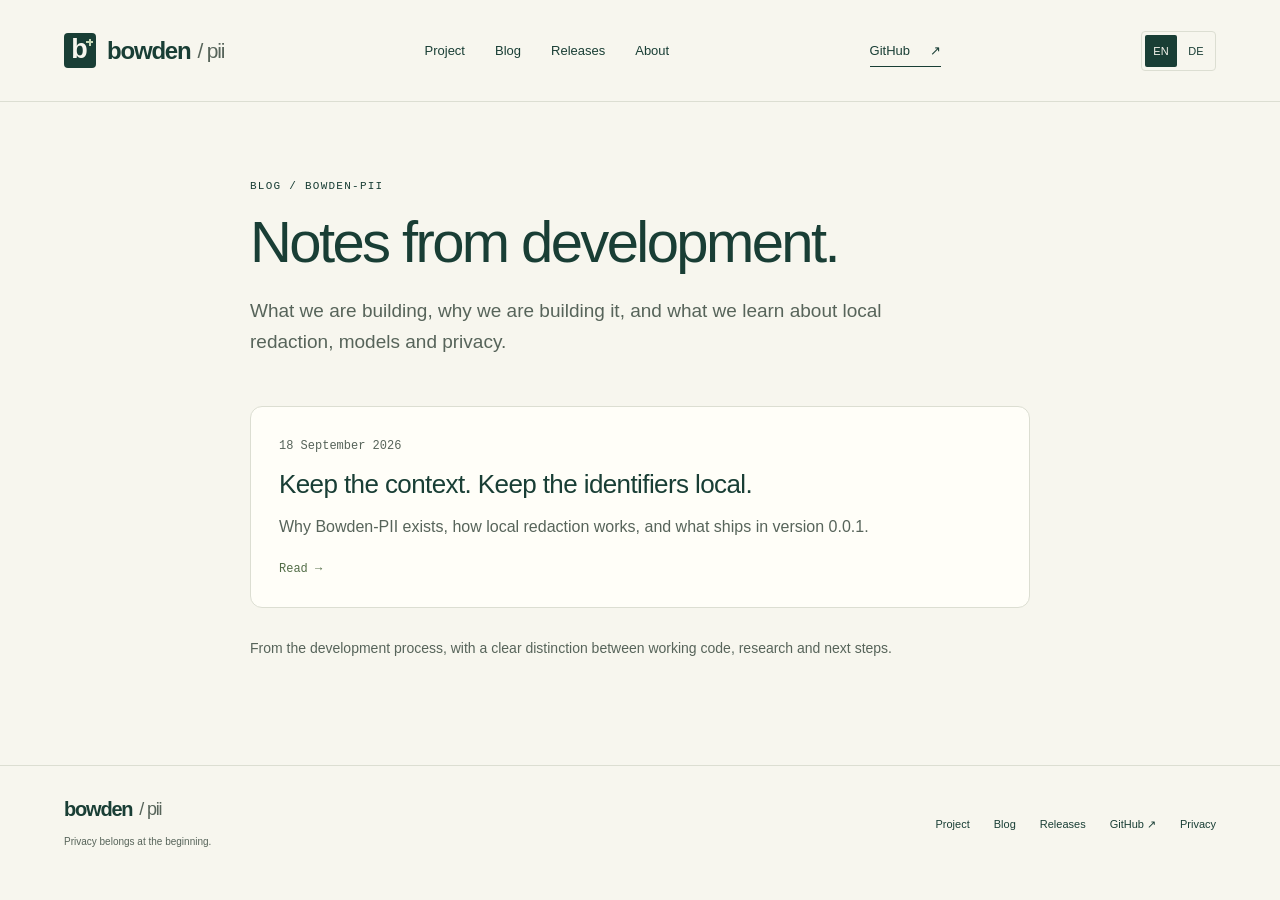
==== website/blog/index.html @ c8074d41 "Add bilingual blog, 0.0.1 releases page and public source links" ====
<!doctype html>
<html lang="en">
  <head>
    <meta charset="utf-8" />
    <meta name="viewport" content="width=device-width, initial-scale=1" />
    <meta name="theme-color" content="#193e35" />
    <title>Blog — Bowden-PII</title>
    <meta
      name="description"
      content="Why Bowden-PII exists, how local redaction works, and what ships in version 0.0.1."
    />
    <meta property="og:title" content="Blog — Bowden-PII" />
    <meta
      property="og:description"
      content="Why Bowden-PII exists, how local redaction works, and what ships in version 0.0.1."
    />
    <meta property="og:type" content="website" />
    <meta property="og:url" content="https://bowden-pii.com/blog/" />
    <link rel="canonical" href="https://bowden-pii.com/blog/" />
    <link rel="alternate" hreflang="en" href="index.html" />
    <link rel="alternate" hreflang="de" href="../de/blog/index.html" />
    <link rel="alternate" hreflang="x-default" href="index.html" />
    <link rel="icon" href="../favicon.svg" type="image/svg+xml" />
    <link rel="stylesheet" href="../styles.css" />
    <script
      defer
      src="https://wave.21nauts.com/script.js"
      data-website-id="644a56e2-530f-4fff-8960-3c9409307aeb"
    ></script>
  </head>
  <body>
    <a class="skip-link" href="#main">Skip to content</a>
    <header class="site-header">
      <a class="brand" href="../index.html" aria-label="Bowden-PII Home"
        ><span class="brand-mark" aria-hidden="true">b<span></span></span
        >bowden<span class="brand-suffix">/ pii</span></a
      >
      <nav aria-label="Main navigation">
        <a href="../project.html">Project</a
        ><a href="index.html" aria-current="page">Blog</a
        ><a href="../releases/index.html">Releases</a
        ><a href="../index.html#about">About</a>
      </nav>
      <a
        class="header-cta"
        href="https://github.com/48Nauts-Operator/bowden-pii"
        >GitHub <span aria-hidden="true">↗</span></a
      >
      <div class="language-switch" role="group" aria-label="Language">
        <a
          href="index.html"
          lang="en"
          hreflang="en"
          aria-label="English"
          aria-current="page"
          >EN</a
        ><a
          href="../de/blog/index.html"
          lang="de"
          hreflang="de"
          aria-label="Deutsch"
          >DE</a
        >
      </div>
    </header>
    <nav class="mobile-site-nav" aria-label="More navigation">
      <a href="../project.html">Project</a
      ><a href="index.html" aria-current="page">Blog</a
      ><a href="../releases/index.html">Releases</a
      ><a href="https://github.com/48Nauts-Operator/bowden-pii">GitHub ↗</a>
    </nav>
    <main id="main" class="journal-wrap">
      <p class="eyebrow">BLOG / BOWDEN-PII</p>
      <h1>Notes from development.</h1>
      <p class="journal-intro">
        What we are building, why we are building it, and what we learn about
        local redaction, models and privacy.
      </p>
      <div class="journal-posts">
        <a class="journal-card" href="./why-bowden-pii.html"
          ><time datetime="2026-09-18">18 September 2026</time>
          <h2>Keep the context. Keep the identifiers local.</h2>
          <p>
            Why Bowden-PII exists, how local redaction works, and what ships in
            version 0.0.1.
          </p>
          <span class="journal-more"
            >Read <span aria-hidden="true">→</span></span
          ></a
        >
      </div>
      <p class="journal-footnote">
        From the development process, with a clear distinction between working
        code, research and next steps.
      </p>
    </main>
    <footer class="site-footer section-wrap">
      <div>
        <a class="brand" href="../index.html"
          >bowden<span class="brand-suffix">/ pii</span></a
        >
        <p>Privacy belongs at the beginning.</p>
      </div>
      <div class="footer-links">
        <a href="../project.html">Project</a
        ><a href="index.html" aria-current="page">Blog</a
        ><a href="../releases/index.html">Releases</a
        ><a href="https://github.com/48Nauts-Operator/bowden-pii">GitHub ↗</a
        ><a href="../project.html#privacy">Privacy</a>
      </div>
    </footer>
  </body>
</html>
---- website/styles.css ----
@charset "UTF-8";

:root {
  --paper: #f7f6ee;
  --ink: #193e35;
  --muted: #57645a;
  --line: #dcded2;
  --green: #244f42;
  --orange: #ac492a;
  --peach: #edac85;
  --soft: #eeeee4;
  --white: #fffef8;
  --mono: "SFMono-Regular", Consolas, "Liberation Mono", monospace;
  --sans: Inter, "Helvetica Neue", Helvetica, Arial, sans-serif;
}
* {
  box-sizing: border-box;
}
html {
  scroll-behavior: smooth;
  scroll-padding-top: 35px;
}
body {
  margin: 0;
  background: var(--paper);
  color: var(--ink);
  font-family: var(--sans);
  font-size: 16px;
  -webkit-font-smoothing: antialiased;
}
a {
  color: inherit;
  text-decoration: none;
}
button,
select {
  font: inherit;
}
button,
a,
select,
summary {
  -webkit-tap-highlight-color: transparent;
}
button,
select,
summary {
  cursor: pointer;
}
a:focus-visible,
button:focus-visible,
select:focus-visible,
summary:focus-visible {
  outline: 3px solid var(--orange);
  outline-offset: 6px;
}
::selection {
  background: #eab394;
  color: #193e35;
}
h1,
h2,
h3,
p {
  margin: 0;
}
h1,
h2,
h3 {
  font-weight: 500;
}
h2 {
  font-size: clamp(32px, 3.6vw, 49px);
  letter-spacing: -2px;
  line-height: 1.12;
}
h3 {
  font-size: 22px;
  letter-spacing: -0.7px;
  line-height: 1.3;
}
p {
  line-height: 1.65;
}
.section-wrap {
  max-width: 1280px;
  margin-inline: auto;
  padding-inline: 64px;
}
.eyebrow {
  font-family: var(--mono);
  font-size: 11px;
  font-weight: 500;
  letter-spacing: 1.25px;
  line-height: 1.5;
}
.status-dot {
  display: inline-block;
  width: 7px;
  height: 7px;
  border-radius: 50%;
  background: #58856b;
  margin-right: 9px;
  vertical-align: middle;
}
.skip-link {
  position: absolute;
  top: -80px;
  left: 20px;
  z-index: 5;
  background: var(--ink);
  color: white;
  padding: 14px;
}
.skip-link:focus {
  top: 10px;
}
.site-header {
  height: 102px;
  margin: auto;
  max-width: 1280px;
  padding: 0 64px;
  display: flex;
  align-items: center;
  justify-content: space-between;
  border-bottom: 1px solid var(--line);
  gap: 30px;
}
.brand {
  display: inline-flex;
  align-items: center;
  gap: 7px;
  font-size: 24px;
  letter-spacing: -1.2px;
  font-weight: 600;
  white-space: nowrap;
}
.brand-suffix {
  font-weight: 400;
  color: var(--muted);
  font-size: 21px;
}
.brand-mark {
  position: relative;
  background: var(--ink);
  color: var(--paper);
  font-size: 27px;
  font-weight: 600;
  line-height: 33px;
  width: 32px;
  height: 35px;
  text-align: center;
  margin-right: 4px;
  border-radius: 4px;
  letter-spacing: -2px;
  padding-right: 3px;
}
.brand-mark span {
  position: absolute;
  width: 7px;
  height: 2px;
  right: 3px;
  top: 8px;
  background: var(--peach);
}
.brand-mark span:after {
  content: "";
  position: absolute;
  background: var(--peach);
  width: 2px;
  height: 7px;
  left: 2.5px;
  top: -2.5px;
}
.site-header nav {
  display: flex;
  gap: 30px;
  font-size: 13px;
}
.site-header nav a:hover,
.footer-links a:hover {
  color: var(--orange);
}
.header-cta {
  border-bottom: 1px solid var(--ink);
  padding-block: 8px;
  font-size: 13px;
}
.header-cta span {
  margin-left: 16px;
}
.hero {
  padding-block: 78px 72px;
  display: grid;
  grid-template-columns: 1.15fr 1fr;
  gap: 36px;
  align-items: center;
}
.hero h1 {
  font-size: clamp(46px, 4.6vw, 64px);
  line-height: 1.04;
  letter-spacing: -3.2px;
  margin: 27px 0 25px;
}
.hero h1 em {
  font-family: Georgia, "Times New Roman", serif;
  font-weight: 400;
  color: var(--orange);
}
.hero-description {
  font-size: 17px;
  max-width: 455px;
  color: var(--muted);
  line-height: 1.7;
}
.hero-actions {
  display: flex;
  align-items: center;
  gap: 26px;
  margin: 30px 0 32px;
}
.button {
  display: inline-flex;
  gap: 30px;
  justify-content: space-between;
  align-items: center;
  padding: 17px 22px;
  font-size: 13px;
  border-radius: 3px;
  transition:
    background 0.15s,
    transform 0.15s;
}
.button:hover {
  transform: translateY(-2px);
}
.button-primary {
  background: var(--ink);
  color: var(--paper);
}
.button-primary:hover {
  background: #2e5e4e;
}
.text-link {
  font-size: 13px;
  display: inline-flex;
  align-items: center;
  gap: 20px;
  border-bottom: 1px solid var(--line);
  padding-bottom: 5px;
}
.text-link:hover {
  border-color: var(--orange);
  color: var(--orange);
}
.hero-note {
  display: flex;
  flex-wrap: wrap;
  align-items: center;
  gap: 8px;
  font-size: 10px;
  color: var(--muted);
}
.small-cross {
  background: var(--orange);
  color: white;
  font-size: 16px;
  font-weight: bold;
  line-height: 16px;
  text-align: center;
  width: 17px;
  height: 17px;
  border-radius: 2px;
}
.privacy-diagram {
  height: 418px;
  position: relative;
  border: 1px solid #d9ddd0;
  border-radius: 5px;
  background-color: #eeeee3;
  background-image: radial-gradient(#c9d0c0 0.8px, transparent 0.8px);
  background-size: 17px 17px;
  overflow: hidden;
}
.diagram-topline {
  position: absolute;
  inset: 18px 19px auto;
  display: flex;
  justify-content: space-between;
  font-family: var(--mono);
  font-size: 9px;
  letter-spacing: 1px;
  color: #697463;
}
.diagram-orbit {
  position: absolute;
  border: 1px solid #d3d9c9;
  border-radius: 50%;
  width: 390px;
  height: 390px;
  left: 50%;
  top: 50%;
  transform: translate(-50%, -50%);
}
.orbit-two {
  width: 295px;
  height: 295px;
}
.diagram-document {
  position: absolute;
  width: 218px;
  background: #fafaf2;
  top: 61px;
  left: 50%;
  transform: translateX(-50%) rotate(-5deg);
  border: 1px solid #c9d1c1;
  border-radius: 5px;
  box-shadow: 0 7px 20px #283e2310;
}
.document-heading {
  padding: 10px 14px;
  display: flex;
  gap: 8px;
  align-items: center;
  font-family: var(--mono);
  font-size: 9px;
  border-bottom: 1px solid var(--line);
}
.document-dot {
  margin-left: auto;
  width: 5px;
  height: 5px;
  background: #d89a76;
  border-radius: 50%;
}
.document-icon {
  font-size: 18px;
  line-height: 12px;
}
.document-body {
  padding: 13px 18px;
  font-family: var(--mono);
  font-size: 9px;
  color: var(--muted);
  display: flex;
  flex-wrap: wrap;
  column-gap: 7px;
  row-gap: 7px;
}
.document-body > span:first-child {
  width: 100%;
  margin-bottom: 2px;
}
.document-line,
.sensitive-line {
  display: inline-block;
  height: 7px;
  border-radius: 1px;
  width: 86px;
  background: #d9dfd1;
}
.document-line.short {
  width: 58px;
}
.sensitive-line {
  width: 70px;
  background: #eab799;
}
.sensitive-line.medium {
  width: 92px;
}
.connector-top {
  position: absolute;
  height: 23px;
  top: 191px;
  left: 50%;
  border-left: 1px solid #809886;
}
.diagram-engine {
  position: absolute;
  top: 210px;
  left: 50%;
  transform: translateX(-50%);
  width: 82%;
  max-width: 335px;
  background: var(--ink);
  color: var(--paper);
  display: flex;
  align-items: center;
  gap: 13px;
  padding: 16px 18px;
  border-radius: 4px;
  box-shadow: 0 7px 16px #243d2820;
}
.engine-symbol {
  font-size: 40px;
  line-height: 41px;
  font-weight: 600;
  letter-spacing: -3px;
  position: relative;
  padding-right: 10px;
}
.engine-symbol span {
  position: absolute;
  right: 0;
  top: 8px;
  width: 7px;
  height: 3px;
  background: var(--peach);
}
.diagram-engine strong {
  font-size: 18px;
  font-weight: 500;
  letter-spacing: -0.5px;
}
.diagram-engine > div > span {
  font-family: var(--mono);
  font-size: 7px;
  letter-spacing: 0.7px;
  display: block;
  margin-top: 6px;
  color: #bbcaba;
}
.engine-check {
  margin-left: auto;
  font-size: 12px;
  border: 1px solid #7b9980;
  border-radius: 50%;
  height: 22px;
  width: 22px;
  text-align: center;
  line-height: 20px;
  color: #bfcfae;
}
.diagram-boundary {
  position: absolute;
  top: 304px;
  left: 0;
  width: 100%;
  border-top: 1px dashed #93a288;
  display: flex;
  align-items: center;
  justify-content: space-between;
  padding: 0 19px;
  font-family: var(--mono);
  font-size: 7px;
  letter-spacing: 0.5px;
}
.diagram-boundary > span:not(.boundary-lock) {
  position: relative;
  top: -11px;
  background: #eeeee3;
  padding: 3px;
}
.boundary-lock {
  position: absolute;
  left: calc(50% - 13px);
  top: -13px;
  width: 26px;
  height: 26px;
  text-align: center;
  line-height: 23px;
  background: var(--paper);
  border: 1px solid #a6b09b;
  border-radius: 50%;
  font-size: 15px;
}
.diagram-output {
  position: absolute;
  top: 333px;
  left: 50%;
  transform: translateX(-50%);
  width: 240px;
  display: flex;
  gap: 7px;
  flex-wrap: wrap;
  align-items: center;
  justify-content: center;
}
.output-tag {
  font-family: var(--mono);
  font-size: 9px;
  border: 1px solid #c1cdb4;
  color: #3b5d41;
  padding: 4px 8px;
  background: #e0e8d7;
  border-radius: 3px;
}
.output-tag.small {
  font-size: 8px;
}
.output-line {
  height: 5px;
  background: #c9d1bf;
  width: 42px;
  border-radius: 2px;
}
.output-line.short {
  width: 88px;
}
.diagram-caption {
  position: absolute;
  bottom: 13px;
  width: 100%;
  text-align: center;
  font-size: 9px;
  color: var(--muted);
}
.diagram-caption .status-dot {
  height: 5px;
  width: 5px;
  margin-right: 3px;
}
.principles-strip {
  max-width: 1152px;
  margin: auto;
  display: grid;
  grid-template-columns: repeat(3, 1fr);
  border-block: 1px solid var(--line);
  padding: 23px 0;
  gap: 20px;
  font-size: 12px;
}
.principles-strip > div {
  text-align: center;
}
.principles-strip > div + div {
  border-left: 1px solid var(--line);
}
.principles-strip span {
  font-family: var(--mono);
  color: #7b8474;
  font-size: 10px;
  margin-right: 17px;
}
.approach {
  padding-block: 92px 88px;
}
.section-heading {
  display: grid;
  grid-template-columns: 1fr 1fr;
  gap: 20px 70px;
  align-items: end;
}
.section-heading .eyebrow {
  grid-column: 1/-1;
}
.section-heading > p:last-child {
  color: var(--muted);
  font-size: 15px;
  max-width: 470px;
}
.feature-grid {
  display: grid;
  grid-template-columns: repeat(3, 1fr);
  margin-top: 53px;
  gap: 0;
}
.feature {
  padding-right: 32px;
}
.feature + .feature {
  border-left: 1px solid var(--line);
  padding-left: 32px;
}
.feature:last-child {
  padding-right: 0;
}
.feature-number {
  font-family: var(--mono);
  font-size: 9px;
  letter-spacing: 1px;
  color: var(--muted);
}
.feature-icon {
  height: 83px;
  display: flex;
  align-items: center;
  font-family: var(--mono);
  font-size: 27px;
  letter-spacing: -2px;
}
.identifier-icon span {
  color: #ac7055;
  font-size: 22px;
}
.placeholder-icon span {
  color: var(--orange);
  font-size: 21px;
  margin-inline: 6px;
  letter-spacing: 0;
}
.neural-icon {
  gap: 8px;
}
.neural-icon i {
  width: 9px;
  height: 9px;
  border: 1px solid #50745d;
  border-radius: 50%;
  position: relative;
}
.neural-icon i:nth-child(even) {
  transform: translateY(-12px);
  background: #c7d0b9;
}
.neural-icon i:not(:last-child):after {
  content: "";
  width: 17px;
  height: 1px;
  background: #889a7f;
  position: absolute;
  left: 6px;
  top: -3px;
  transform: rotate(-35deg);
}
.neural-icon i:nth-child(even):after {
  transform: rotate(35deg);
  top: 9px;
}
.feature h3 {
  margin-bottom: 14px;
  font-size: 20px;
}
.feature p {
  font-size: 13px;
  color: var(--muted);
  line-height: 1.8;
}
.feature-label {
  font-family: var(--mono);
  display: block;
  font-size: 9px;
  color: #4e6752;
  margin-top: 22px;
}
.practice-section {
  background: #eaece0;
  border-block: 1px solid #dde0d3;
  padding-block: 76px 51px;
}
.practice-heading {
  display: flex;
  align-items: flex-end;
  justify-content: space-between;
  gap: 70px;
}
.practice-heading h2 {
  margin-top: 19px;
}
.practice-heading > p {
  max-width: 430px;
  font-size: 14px;
  color: var(--muted);
}
.example-toolbar {
  display: flex;
  justify-content: space-between;
  gap: 24px;
  align-items: center;
  margin-top: 39px;
  margin-bottom: 17px;
}
.sample-controls {
  display: flex;
  gap: 4px;
  padding: 4px;
  border: 1px solid #cdd3c4;
  border-radius: 5px;
}
.sample-button {
  border: 0;
  color: var(--muted);
  background: transparent;
  border-radius: 3px;
  padding: 10px 15px;
  font-size: 12px;
}
.sample-button:hover {
  background: #e0e4d7;
}
.sample-button.active {
  background: var(--ink);
  color: var(--paper);
}
.policy-control {
  display: flex;
  align-items: center;
  gap: 12px;
  font-size: 11px;
  color: var(--muted);
}
select {
  border: 1px solid #c9cebf;
  border-radius: 3px;
  background: transparent;
  padding: 9px 25px 9px 12px;
  color: var(--ink);
  font-size: 12px;
}
.example-panels {
  display: grid;
  grid-template-columns: 1fr 1fr;
  border: 1px solid #cfd4c4;
  border-radius: 5px;
  overflow: hidden;
  background: #f9f9f1;
}
.example-panel {
  min-width: 0;
  padding: 23px 26px;
}
.example-panel + .example-panel {
  border-left: 1px solid #cfd4c4;
  background: #f2f5e9;
}
.panel-label {
  display: flex;
  justify-content: space-between;
  gap: 8px;
  font-family: var(--mono);
  font-size: 9px;
  letter-spacing: 0.4px;
  color: #566852;
}
.panel-label > span:last-child {
  color: #707d66;
  font-size: 8px;
}
.tiny-dot {
  display: inline-block;
  width: 5px;
  height: 5px;
  border-radius: 50%;
  margin-right: 5px;
  vertical-align: middle;
}
.original-dot {
  background: var(--orange);
}
.redacted-dot {
  background: #648354;
}
.example-panel pre {
  font-family: var(--mono);
  font-size: 12px;
  line-height: 2.1;
  white-space: pre-wrap;
  overflow-wrap: anywhere;
  margin: 28px 0 24px;
  min-height: 154px;
  color: #4a584b;
}
.example-panel mark {
  background: #f5dfca;
  color: #804529;
  border-radius: 2px;
  padding: 2px 0;
}
.example-panel.redacted-panel mark {
  background: #dce8cd;
  color: #3d603a;
}
.panel-footnote {
  font-size: 10px;
  color: #65715e;
}
.example-summary {
  display: flex;
  align-items: center;
  justify-content: space-between;
  gap: 20px;
  margin-top: 15px;
  color: #4d6449;
  font-size: 11px;
}
.example-summary > span {
  font-family: var(--mono);
  font-size: 9px;
}
.policy-description {
  font-size: 11px;
  color: var(--muted);
  margin-top: 11px;
}
.noscript-note {
  font-size: 12px;
  margin-top: 15px;
}
.workflow-section {
  padding-block: 87px 74px;
}
.flow {
  display: grid;
  grid-template-columns: 1fr 65px 1.15fr 65px 1fr;
  align-items: center;
  gap: 15px;
  margin-top: 42px;
}
.flow > div {
  padding: 27px 24px;
}
.flow > div > span {
  font-family: var(--mono);
  font-size: 9px;
  color: var(--muted);
}
.flow strong {
  display: block;
  font-size: 22px;
  font-weight: 500;
  letter-spacing: -0.6px;
  margin: 17px 0 11px;
}
.flow p {
  font-size: 12px;
  line-height: 1.7;
  color: var(--muted);
}
.flow .flow-bowden {
  background: #eeeee4;
  border: 1px solid #d5dccb;
  border-radius: 4px;
}
.flow-arrow {
  text-align: center;
  color: #859078;
  font-size: 27px;
  font-weight: 300;
}
.boundary-note {
  display: flex;
  gap: 14px;
  align-items: baseline;
  border-top: 1px solid var(--line);
  padding-top: 20px;
  margin-top: 28px;
  font-size: 12px;
  color: var(--muted);
}
.boundary-note > span {
  font-size: 22px;
  color: #6f8567;
}
.boundary-note strong {
  font-weight: 500;
  color: var(--ink);
}
.roadmap-section {
  display: grid;
  grid-template-columns: 1fr 1.3fr;
  gap: 90px;
  padding-block: 64px 94px;
  border-top: 1px solid var(--line);
}
.roadmap-intro h2 {
  margin: 23px 0;
}
.roadmap-intro > p:not(.eyebrow) {
  font-size: 14px;
  color: var(--muted);
  margin-bottom: 26px;
  max-width: 340px;
}
.roadmap-stamp {
  font-family: var(--mono);
  font-size: 9px;
  letter-spacing: 0.6px;
  margin-top: 33px;
}
.roadmap-item {
  display: flex;
  gap: 24px;
  padding: 26px 0;
  border-bottom: 1px solid var(--line);
}
.roadmap-item:first-child {
  padding-top: 0;
}
.roadmap-item:last-child {
  border-bottom: 0;
  padding-bottom: 0;
}
.roadmap-index {
  font-family: var(--mono);
  font-size: 10px;
  line-height: 22px;
  color: #687e62;
}
.status-label {
  font-family: var(--mono);
  font-size: 8px;
  letter-spacing: 0.6px;
  display: inline-block;
  padding: 4px 7px;
  border-radius: 2px;
}
.available {
  background: #dfe8d2;
  color: #35563b;
}
.experimental {
  background: #f2e0cd;
  color: #815036;
}
.planned {
  background: #e7e9df;
  color: #596553;
}
.roadmap-item h3 {
  margin: 11px 0 9px;
  font-size: 21px;
}
.roadmap-item p {
  font-size: 13px;
  color: var(--muted);
  line-height: 1.75;
}
.get-started {
  background: var(--ink);
  color: var(--paper);
  border-radius: 5px;
  display: grid;
  grid-template-columns: 1fr 1fr;
  gap: 70px;
  max-width: 1152px;
  padding: 57px 48px;
}
.get-started .eyebrow {
  color: #becdb5;
  font-size: 9px;
}
.get-started h2 {
  margin: 21px 0;
  font-size: 42px;
}
.get-started p:not(.eyebrow) {
  font-size: 13px;
  color: #c4cebc;
  max-width: 365px;
  margin-bottom: 26px;
}
.button-light {
  background: var(--paper);
  color: var(--ink);
  padding: 14px 19px;
}
.button-light:hover {
  background: #dee7d4;
}
.code-preview {
  background: #14352e;
  border: 1px solid #426053;
  border-radius: 4px;
  align-self: center;
  overflow: hidden;
}
.code-topline {
  display: flex;
  justify-content: space-between;
  gap: 15px;
  padding: 16px 19px;
  border-bottom: 1px solid #34554a;
  color: #b9c8b0;
  font-family: var(--mono);
  font-size: 8px;
  letter-spacing: 0.6px;
}
.code-topline > span:last-child {
  color: #66836b;
  font-size: 7px;
}
.code-preview pre {
  margin: 24px;
  font-family: var(--mono);
  font-size: 12px;
  line-height: 1.8;
  overflow: auto;
}
.code-preview > a {
  display: flex;
  justify-content: space-between;
  font-size: 11px;
  padding: 15px 22px;
  border-top: 1px solid #34554a;
  color: #c3d2b9;
}
.code-preview > a:hover {
  background: #23493c;
}
.code-muted {
  color: #cbb6da;
}
.code-string {
  color: #ddc396;
}
.code-comment {
  color: #97b39b;
}
.faq-section {
  padding-block: 89px 86px;
  display: grid;
  grid-template-columns: 1fr 1.4fr;
  gap: 75px;
}
.faq-section h2 {
  margin-top: 19px;
  font-size: 38px;
}
.faq-items details {
  border-bottom: 1px solid var(--line);
  padding: 18px 0;
}
.faq-items details:first-child {
  padding-top: 0;
}
.faq-items summary {
  display: flex;
  justify-content: space-between;
  gap: 20px;
  font-size: 14px;
  list-style: none;
  line-height: 1.6;
}
.faq-items summary::-webkit-details-marker {
  display: none;
}
.faq-items summary span {
  font-size: 18px;
  color: #697f60;
}
.faq-items details[open] summary span {
  transform: rotate(45deg);
}
.faq-items details p {
  font-size: 13px;
  color: var(--muted);
  padding-top: 16px;
  padding-right: 25px;
}
.site-footer {
  border-top: 1px solid var(--line);
  display: flex;
  justify-content: space-between;
  gap: 30px;
  align-items: center;
  padding-block: 32px 38px;
}
.site-footer .brand {
  font-size: 20px;
}
.site-footer .brand-suffix {
  font-size: 18px;
}
.site-footer .brand-mark {
  width: 26px;
  height: 29px;
  font-size: 23px;
  line-height: 28px;
}
.site-footer > div > p {
  font-size: 10px;
  color: var(--muted);
  margin-top: 13px;
}
.footer-links {
  display: flex;
  gap: 24px;
  font-size: 11px;
}
.footer-note {
  font-size: 10px;
  color: var(--muted);
  text-align: right;
}

/* The project guide shares the landing page's visual language. */
.guide-hero {
  padding-block: 66px 49px;
  border-bottom: 1px solid var(--line);
}
.guide-hero h1 {
  font-size: clamp(42px, 5vw, 64px);
  line-height: 1.08;
  letter-spacing: -2.7px;
  margin: 23px 0;
}
.guide-hero > p:last-child {
  max-width: 690px;
  color: var(--muted);
  font-size: 17px;
}
.guide-layout {
  display: grid;
  grid-template-columns: 210px 1fr;
  gap: 65px;
  padding-block: 56px 85px;
}
.guide-nav {
  align-self: start;
  position: sticky;
  top: 30px;
  display: flex;
  flex-direction: column;
  gap: 17px;
  font-size: 13px;
}
.guide-nav > a:hover {
  color: var(--orange);
}
.guide-content {
  min-width: 0;
}
.guide-content section + section {
  margin-top: 56px;
  padding-top: 38px;
  border-top: 1px solid var(--line);
}
.guide-content h2 {
  font-size: 32px;
  letter-spacing: -1px;
  margin-bottom: 22px;
}
.guide-content h3 {
  font-size: 20px;
  margin: 25px 0 14px;
}
.guide-content p,
.guide-content li {
  color: var(--muted);
  font-size: 14px;
  line-height: 1.8;
}
.guide-content p + p {
  margin-top: 16px;
}
.guide-content ul,
.guide-content ol {
  padding-left: 22px;
}
.guide-content li + li {
  margin-top: 8px;
}
.guide-content a:not(.button) {
  text-decoration: underline;
  text-underline-offset: 4px;
}
.guide-content code {
  font-family: var(--mono);
  font-size: 0.9em;
  overflow-wrap: anywhere;
}
.guide-content pre {
  background: #eaece0;
  border: 1px solid var(--line);
  padding: 22px;
  margin-block: 22px;
  font-size: 13px;
  line-height: 1.8;
  overflow-x: auto;
}
.guide-note {
  border-left: 3px solid var(--orange);
  background: #efeee2;
  padding: 17px 22px;
  margin-top: 22px;
}
.coverage-table {
  width: 100%;
  border-collapse: collapse;
  margin-block: 22px;
  text-align: left;
  font-size: 13px;
}
.coverage-table th {
  font-weight: 500;
  color: var(--ink);
}
.coverage-table td {
  color: var(--muted);
}
.coverage-table th,
.coverage-table td {
  padding: 13px 10px;
  border-bottom: 1px solid var(--line);
  line-height: 1.6;
}
.coverage-table th:first-child,
.coverage-table td:first-child {
  padding-left: 0;
}
.guide-content strong {
  color: var(--ink);
  font-weight: 600;
}
.guide-content .eyebrow {
  font-size: 10px;
}
.guide-content .status-label {
  margin-right: 8px;
}

@media (min-width: 1440px) {
  .hero {
    padding-block: 96px 88px;
  }
  .hero h1 {
    font-size: 65px;
  }
  .privacy-diagram {
    height: 436px;
  }
  .diagram-document {
    top: 69px;
  }
  .diagram-engine {
    top: 218px;
  }
  .diagram-boundary {
    top: 312px;
  }
  .diagram-output {
    top: 344px;
  }
}
@media (max-width: 1100px) {
  .section-wrap {
    padding-inline: 36px;
  }
  .site-header {
    padding-inline: 36px;
  }
  .hero {
    gap: 24px;
  }
  .hero h1 {
    font-size: 49px;
    letter-spacing: -2.7px;
  }
  .hero-description {
    font-size: 15px;
  }
  .hero-actions {
    gap: 19px;
  }
  .hero-note {
    font-size: 9px;
    gap: 6px;
  }
  .principles-strip {
    margin-inline: 36px;
  }
  .get-started {
    margin-inline: 36px;
    padding: 42px 32px;
    gap: 35px;
  }
  .site-header nav {
    gap: 21px;
  }
  .header-cta {
    font-size: 12px;
  }
  .roadmap-section {
    gap: 50px;
  }
  .feature {
    padding-right: 24px;
  }
  .feature + .feature {
    padding-left: 24px;
  }
  .flow {
    grid-template-columns: 1fr 30px 1.15fr 30px 1fr;
    gap: 8px;
  }
  .flow > div {
    padding: 24px 16px;
  }
  .guide-layout {
    gap: 35px;
    grid-template-columns: 170px 1fr;
  }
}
@media (max-width: 800px) {
  .site-header {
    height: 88px;
  }
  .site-header nav {
    gap: 17px;
    font-size: 12px;
  }
  .header-cta {
    display: none;
  }
  .hero {
    grid-template-columns: 1fr;
    gap: 44px;
    padding-block: 53px;
  }
  .hero h1 {
    font-size: clamp(48px, 8vw, 65px);
  }
  .hero-description {
    max-width: 570px;
    font-size: 17px;
  }
  .hero-note {
    font-size: 11px;
  }
  .privacy-diagram {
    width: 100%;
    max-width: 560px;
    height: 418px;
    justify-self: center;
  }
  .hero-actions {
    margin-bottom: 24px;
  }
  .hero-copy {
    max-width: 600px;
  }
  .principles-strip {
    font-size: 10px;
    gap: 12px;
    padding-block: 19px;
  }
  .principles-strip span {
    margin-right: 6px;
    font-size: 9px;
  }
  .approach {
    padding-block: 64px;
  }
  .section-heading {
    gap: 18px 35px;
  }
  .section-heading > p:last-child {
    font-size: 13px;
  }
  .feature-grid {
    margin-top: 35px;
  }
  .feature h3 {
    font-size: 18px;
  }
  .feature p {
    font-size: 12px;
  }
  .feature-label {
    font-size: 8px;
    line-height: 1.7;
  }
  .feature {
    padding-right: 19px;
  }
  .feature + .feature {
    padding-left: 19px;
  }
  .practice-section {
    padding-block: 56px 39px;
  }
  .practice-heading {
    gap: 35px;
  }
  .practice-heading > p {
    font-size: 13px;
    max-width: 300px;
  }
  .sample-button {
    padding: 9px 11px;
    font-size: 11px;
  }
  .example-panel {
    padding: 20px 17px;
  }
  .example-panel pre {
    font-size: 11px;
    min-height: 190px;
  }
  .panel-label > span:last-child {
    display: none;
  }
  .workflow-section {
    padding-block: 64px 55px;
  }
  .flow {
    grid-template-columns: 1fr 20px 1.15fr 20px 1fr;
    gap: 5px;
  }
  .flow > div {
    padding: 20px 12px;
  }
  .flow strong {
    font-size: 20px;
  }
  .flow p {
    font-size: 11px;
  }
  .flow p br {
    display: none;
  }
  .roadmap-section {
    gap: 40px;
    padding-block: 45px 65px;
  }
  .roadmap-intro > p:not(.eyebrow) {
    font-size: 13px;
  }
  .roadmap-item {
    gap: 16px;
  }
  .roadmap-item h3 {
    font-size: 19px;
  }
  .roadmap-item p {
    font-size: 12px;
  }
  .get-started {
    grid-template-columns: 1fr;
    gap: 32px;
    padding: 40px;
  }
  .get-started p:not(.eyebrow) {
    max-width: 500px;
  }
  .get-started h2 {
    font-size: 40px;
  }
  .code-preview {
    width: 100%;
  }
  .faq-section {
    padding-block: 64px;
    gap: 35px;
    grid-template-columns: 1fr 1.35fr;
  }
  .faq-section h2 {
    font-size: 32px;
  }
  .footer-links {
    gap: 15px;
    font-size: 10px;
    flex-wrap: wrap;
  }
  .footer-note {
    display: none;
  }
  .guide-layout {
    grid-template-columns: 1fr;
    gap: 37px;
  }
  .guide-nav {
    position: static;
    flex-direction: row;
    flex-wrap: wrap;
    gap: 17px;
    padding-bottom: 25px;
    border-bottom: 1px solid var(--line);
  }
}
@media (max-width: 540px) {
  .section-wrap {
    padding-inline: 23px;
  }
  .site-header {
    padding-inline: 23px;
    height: 80px;
    gap: 20px;
  }
  .brand {
    font-size: 22px;
    gap: 5px;
  }
  .brand-suffix {
    font-size: 18px;
  }
  .site-header nav a:first-child {
    display: none;
  }
  .site-header nav {
    gap: 15px;
    font-size: 11px;
  }
  .brand-mark {
    width: 28px;
    height: 31px;
    line-height: 30px;
    font-size: 25px;
  }
  .hero {
    padding-top: 41px;
    gap: 34px;
  }
  .hero .eyebrow {
    font-size: 9px;
    letter-spacing: 0.8px;
  }
  .hero h1 {
    font-size: 46px;
    letter-spacing: -2.7px;
    margin-top: 24px;
  }
  .hero-description {
    font-size: 15px;
  }
  .hero-actions {
    gap: 22px;
    margin-top: 25px;
  }
  .button {
    font-size: 12px;
    padding: 15px 17px;
    gap: 22px;
  }
  .text-link {
    font-size: 12px;
    gap: 11px;
  }
  .hero-note {
    font-size: 9px;
    gap: 6px;
  }
  .small-cross {
    width: 14px;
    height: 14px;
    line-height: 13px;
    font-size: 14px;
  }
  .privacy-diagram {
    height: 400px;
  }
  .diagram-document {
    top: 51px;
  }
  .diagram-engine {
    top: 197px;
    padding: 15px;
    width: 86%;
  }
  .diagram-boundary {
    top: 290px;
  }
  .diagram-output {
    top: 317px;
  }
  .diagram-caption {
    font-size: 8px;
    bottom: 16px;
  }
  .connector-top {
    top: 178px;
  }
  .diagram-topline {
    font-size: 8px;
  }
  .principles-strip {
    margin-inline: 23px;
    grid-template-columns: 1fr;
    gap: 0;
    padding-block: 5px;
  }
  .principles-strip > div {
    text-align: left;
    padding: 12px 0;
    font-size: 12px;
  }
  .principles-strip > div + div {
    border-left: 0;
    border-top: 1px solid var(--line);
  }
  .principles-strip span {
    margin-right: 22px;
  }
  .section-heading {
    grid-template-columns: 1fr;
    gap: 19px;
  }
  .section-heading > p:last-child {
    font-size: 14px;
    max-width: 420px;
  }
  h2 {
    font-size: 35px;
    letter-spacing: -1.5px;
  }
  .feature-grid {
    grid-template-columns: 1fr;
    margin-top: 39px;
  }
  .feature,
  .feature + .feature {
    padding: 25px 0;
    border-left: 0;
    border-top: 1px solid var(--line);
  }
  .feature:last-child {
    padding-bottom: 0;
  }
  .feature-icon {
    height: 66px;
  }
  .feature h3 {
    font-size: 22px;
    margin-bottom: 10px;
  }
  .feature p {
    font-size: 14px;
  }
  .feature-label {
    font-size: 10px;
    margin-top: 15px;
  }
  .practice-heading {
    display: block;
  }
  .practice-heading > p {
    max-width: none;
    margin-top: 22px;
    font-size: 14px;
  }
  .example-toolbar {
    flex-wrap: wrap;
    gap: 15px;
    margin-top: 27px;
  }
  .sample-controls {
    width: 100%;
    justify-content: space-between;
  }
  .sample-button {
    flex: 1;
    font-size: 10px;
    padding: 10px 7px;
  }
  .policy-control {
    margin-left: auto;
  }
  .example-panels {
    grid-template-columns: 1fr;
  }
  .example-panel {
    padding: 22px;
  }
  .example-panel + .example-panel {
    border-left: 0;
    border-top: 1px solid #cfd4c4;
  }
  .example-panel pre {
    min-height: 0;
    font-size: 11px;
    margin-top: 22px;
  }
  .example-summary {
    align-items: flex-start;
    flex-direction: column;
    gap: 3px;
    font-size: 11px;
  }
  .policy-description {
    font-size: 11px;
    margin-top: 15px;
  }
  .flow {
    grid-template-columns: 1fr;
    gap: 4px;
    margin-top: 23px;
  }
  .flow > div {
    padding: 22px;
  }
  .flow-arrow {
    transform: rotate(90deg);
    font-size: 22px;
  }
  .flow strong {
    font-size: 23px;
    margin: 12px 0 8px;
  }
  .flow p {
    font-size: 13px;
  }
  .boundary-note {
    font-size: 12px;
  }
  .roadmap-section {
    grid-template-columns: 1fr;
    gap: 39px;
    padding-top: 39px;
  }
  .roadmap-intro > p:not(.eyebrow) {
    font-size: 14px;
    max-width: none;
  }
  .roadmap-stamp {
    margin-top: 24px;
  }
  .roadmap-item {
    gap: 22px;
  }
  .roadmap-item h3 {
    font-size: 22px;
  }
  .roadmap-item p {
    font-size: 14px;
  }
  .get-started {
    margin-inline: 16px;
    padding: 33px 23px;
  }
  .get-started h2 {
    font-size: 36px;
    letter-spacing: -1.5px;
  }
  .get-started .eyebrow {
    font-size: 8px;
  }
  .code-preview pre {
    font-size: 10px;
    margin: 19px 15px;
  }
  .code-topline {
    padding-inline: 15px;
    font-size: 7px;
  }
  .faq-section {
    grid-template-columns: 1fr;
    gap: 36px;
    padding-block: 56px;
  }
  .faq-items summary {
    font-size: 14px;
  }
  .site-footer {
    align-items: flex-start;
    flex-direction: column;
    gap: 25px;
    padding-block: 29px;
  }
  .footer-links {
    font-size: 12px;
    gap: 22px;
  }
  .guide-hero {
    padding-block: 42px;
  }
  .guide-hero h1 {
    font-size: 43px;
  }
  .guide-hero > p:last-child {
    font-size: 15px;
  }
  .guide-layout {
    padding-top: 30px;
  }
  .guide-nav {
    font-size: 12px;
  }
  .guide-content h2 {
    font-size: 29px;
  }
  .coverage-table {
    font-size: 11px;
  }
  .coverage-table th,
  .coverage-table td {
    padding: 10px 6px;
  }
  .guide-content pre {
    padding: 16px;
    font-size: 11px;
  }
  .guide-note {
    padding: 15px;
  }
}
@media (prefers-reduced-motion: reduce) {
  html {
    scroll-behavior: auto;
  }
  *,
  *::before,
  *::after {
    transition: none !important;
    animation: none !important;
  }
}

/* Caspar Bowden's story and the interactive privacy field. */
:root {
  --orange: #526d47;
  --peach: #c7d8b7;
}
.hero h1 em {
  font-family: inherit;
  font-style: normal;
  color: inherit;
}
.about-section {
  display: grid;
  grid-template-columns: 1fr 1.4fr;
  gap: 80px;
  padding-block: 72px 85px;
  border-top: 1px solid var(--line);
}
.about-person h2 {
  font-size: 62px;
  line-height: 1.03;
  letter-spacing: -3px;
  margin: 24px 0;
}
.about-person > p:not(.eyebrow) {
  font-size: 15px;
  color: var(--muted);
}
.about-timeline {
  border-top: 1px solid var(--line);
  padding-top: 22px;
  margin-top: 25px;
  display: flex;
  flex-direction: column;
  gap: 17px;
}
.about-timeline > div {
  display: flex;
  gap: 17px;
  align-items: baseline;
}
.about-timeline dt {
  font-family: var(--mono);
  font-size: 10px;
  min-width: 35px;
}
.about-timeline dd {
  margin: 0;
  color: var(--muted);
  font-size: 12px;
}
.about-story {
  display: flex;
  flex-direction: column;
  gap: 21px;
}
.about-story > h3 {
  font-size: 35px;
  line-height: 1.2;
  letter-spacing: -1.6px;
}
.about-story p {
  font-size: 15px;
  line-height: 1.85;
  color: var(--muted);
}
.about-inspiration {
  border-left: 2px solid #78926c;
  padding: 17px 0 17px 23px;
}
.about-inspiration h4 {
  margin: 0 0 12px;
  font-weight: 500;
  font-size: 18px;
  letter-spacing: -0.4px;
}
.about-sources {
  display: flex;
  flex-wrap: wrap;
  gap: 13px 23px;
  font-size: 11px;
}
.about-sources a {
  text-decoration: underline;
  text-underline-offset: 4px;
}
.about-sources a:hover {
  color: var(--orange);
}
.source-ref {
  font-family: var(--mono);
  font-size: 10px;
  text-decoration: underline;
}
.about-story .about-disclaimer {
  font-size: 11px;
  line-height: 1.8;
}
.motion-section {
  padding-top: 76px;
  padding-bottom: 10px;
}
.motion-heading {
  display: flex;
  justify-content: space-between;
  align-items: flex-end;
  gap: 30px;
  margin-bottom: 27px;
}
.motion-heading h2 {
  margin-top: 17px;
  font-size: 39px;
}
.motion-heading > p {
  font-size: 13px;
  color: var(--muted);
}
.motion-stage {
  position: relative;
  background: #14382f;
  border: 1px solid #34584a;
  border-radius: 5px;
  height: 398px;
  overflow: hidden;
  color: #dce6d3;
  isolation: isolate;
}
.motion-stage canvas {
  position: absolute;
  inset: 0;
  width: 100%;
  height: 100%;
  display: none;
}
.motion-ready canvas {
  display: block;
}
.motion-topline,
.motion-bottomline {
  position: absolute;
  left: 26px;
  right: 26px;
  display: flex;
  justify-content: space-between;
  gap: 20px;
  font-family: var(--mono);
  font-size: 10px;
  letter-spacing: 0.8px;
  align-items: center;
  z-index: 1;
  pointer-events: none;
}
.motion-topline {
  top: 24px;
  color: #c0cfb5;
}
.motion-bottomline {
  bottom: 22px;
  color: #c0cfb5;
  font-size: 9px;
}
.motion-bottomline button {
  pointer-events: auto;
  background: #204638;
  border: 1px solid #68845e;
  color: #e2ebd8;
  border-radius: 3px;
  font-family: var(--sans);
  font-size: 11px;
  letter-spacing: 0;
  padding: 8px 12px;
  min-height: 34px;
}
.motion-bottomline button:hover {
  background: #315c45;
}
.motion-bottomline button:focus-visible {
  outline-color: #e0eccf;
}
.motion-bottomline button[hidden] {
  display: none;
}
.motion-note {
  font-size: 10px;
  color: var(--muted);
  margin-top: 12px;
}
.motion-fallback {
  display: flex;
  flex-direction: column;
  gap: 20px;
  align-items: center;
  justify-content: center;
  height: 100%;
  font-family: var(--mono);
  font-size: 15px;
}
.motion-ready .motion-fallback {
  position: absolute;
  width: 1px;
  height: 1px;
  padding: 0;
  overflow: hidden;
  clip-path: inset(50%);
  white-space: nowrap;
}
.motion-stage:not(.motion-ready) .motion-bottomline {
  display: none;
}
@media (max-width: 1100px) {
  .about-section {
    gap: 48px;
  }
  .about-person h2 {
    font-size: 54px;
  }
  .about-story > h3 {
    font-size: 32px;
  }
}
@media (max-width: 800px) {
  .about-section {
    gap: 30px;
  }
  .about-story p {
    font-size: 14px;
  }
  .about-person > p:not(.eyebrow) {
    font-size: 13px;
  }
  .about-timeline dd {
    font-size: 11px;
  }
  .motion-heading h2 {
    font-size: 33px;
  }
  .motion-heading > p {
    font-size: 11px;
  }
  .motion-topline,
  .motion-bottomline {
    left: 20px;
    right: 20px;
  }
  .motion-stage {
    height: 360px;
  }
}
@media (max-width: 540px) {
  .about-section {
    grid-template-columns: 1fr;
    padding-block: 43px 56px;
    gap: 30px;
  }
  .about-person h2 {
    font-size: 52px;
  }
  .about-person > p:not(.eyebrow),
  .about-story p {
    font-size: 15px;
  }
  .about-story > h3 {
    font-size: 30px;
  }
  .about-timeline dd {
    font-size: 12px;
  }
  .about-sources {
    font-size: 12px;
    flex-direction: column;
    gap: 17px;
  }
  .about-story .about-disclaimer {
    font-size: 11px;
  }
  .motion-section {
    padding-top: 44px;
  }
  .motion-heading {
    display: block;
    margin-bottom: 22px;
  }
  .motion-heading h2 {
    font-size: 31px;
    letter-spacing: -1.4px;
  }
  .motion-heading > p {
    font-size: 13px;
    margin-top: 17px;
  }
  .motion-heading > p br {
    display: none;
  }
  .motion-stage {
    height: 350px;
  }
  .motion-topline {
    font-size: 8px;
    letter-spacing: 0.3px;
    top: 19px;
    left: 15px;
    right: 15px;
  }
  .motion-bottomline {
    font-size: 8px;
    letter-spacing: 0;
    left: 15px;
    right: 15px;
    bottom: 16px;
    gap: 8px;
  }
  .motion-bottomline button {
    font-size: 10px;
    padding: 8px;
  }
  .motion-note {
    font-size: 9px;
  }
  .site-header nav a:nth-child(2) {
    display: none;
  }
  .site-header nav {
    gap: 20px;
  }
}

/* Explicit language links also work without JavaScript and on Pages subpaths. */
.language-switch {
  display: flex;
  flex-shrink: 0;
  align-items: center;
  gap: 3px;
  border: 1px solid var(--line);
  border-radius: 4px;
  padding: 3px;
  font-size: 11px;
}
.language-switch a {
  display: flex;
  align-items: center;
  justify-content: center;
  width: 32px;
  min-height: 32px;
  border-radius: 2px;
}
.language-switch a[aria-current="page"] {
  background: var(--ink);
  color: var(--paper);
}
.language-switch a:not([aria-current]):hover {
  background: var(--soft);
}
html:lang(de) .hero h1 {
  font-size: clamp(43px, 4.3vw, 60px);
}
html:lang(de) .hero-actions {
  gap: 20px;
  flex-wrap: wrap;
}
html:lang(de) .hero-note {
  font-size: 10px;
}
html:lang(de) .guide-content,
html:lang(de) .feature h3,
html:lang(de) .roadmap-item h3 {
  overflow-wrap: break-word;
  hyphens: auto;
}
@media (max-width: 1100px) {
  .site-header {
    gap: 20px;
  }
  .site-header .header-cta {
    display: none;
  }
}
@media (max-width: 600px) {
  .site-header nav {
    display: none;
  }
  .language-switch {
    font-size: 12px;
  }
  .language-switch a {
    min-height: 36px;
    width: 34px;
  }
}
@media (max-width: 540px) {
  html:lang(de) .hero h1 {
    font-size: clamp(35px, 10vw, 44px);
    letter-spacing: -0.05em;
  }
  html:lang(de) .hero-actions {
    gap: 20px;
  }
  html:lang(de) .diagram-caption {
    font-size: 8px;
  }
  html:lang(de) .motion-heading h2 {
    font-size: 30px;
  }
  html:lang(de) .get-started h2 {
    font-size: 33px;
  }
  html:lang(de) .guide-content h2 {
    font-size: 27px;
  }
}

/* Editorial pages follow the narrow, dated-card structure of xnaut.dev/blog. */
.journal-wrap {
  width: min(100%, 828px);
  margin: 0 auto;
  padding: 76px 24px 104px;
}
.journal-wrap h1 {
  font-size: clamp(36px, 5.5vw, 58px);
  line-height: 1.08;
  letter-spacing: -0.045em;
  margin: 16px 0 22px;
  overflow-wrap: break-word;
}
.journal-intro {
  max-width: 60ch;
  font-size: 19px;
  line-height: 1.65;
  color: var(--muted);
}
.journal-meta,
.release-meta {
  display: flex;
  flex-wrap: wrap;
  align-items: center;
  gap: 10px 22px;
  font: 11px/1.6 var(--mono);
  color: var(--muted);
  margin-top: 26px;
}
.journal-meta {
  padding-bottom: 28px;
  border-bottom: 1px solid var(--line);
}
.journal-posts {
  display: grid;
  gap: 16px;
  margin-top: 48px;
}
.journal-card {
  display: block;
  border: 1px solid var(--line);
  border-radius: 12px;
  background: var(--white);
  padding: 28px;
  transition:
    background 0.15s,
    border-color 0.15s;
}
.journal-card:hover {
  background: var(--soft);
  border-color: var(--muted);
}
.journal-card time,
.journal-more {
  font: 12px/1.6 var(--mono);
  color: var(--muted);
}
.journal-card h2 {
  font-size: 26px;
  line-height: 1.25;
  letter-spacing: -0.6px;
  margin: 12px 0;
}
.journal-card p {
  font-size: 16px;
  line-height: 1.7;
  color: var(--muted);
}
.journal-more {
  display: inline-block;
  margin-top: 20px;
  color: var(--orange);
}
.journal-footnote {
  font-size: 14px;
  line-height: 1.8;
  color: var(--muted);
  margin-top: 28px;
}
.article-body {
  margin-top: 38px;
  overflow-wrap: break-word;
}
.article-body p,
.article-body li {
  font-size: 17px;
  line-height: 1.85;
  color: var(--muted);
  margin: 18px 0;
}
.article-body h2 {
  font-size: 30px;
  letter-spacing: -0.8px;
  line-height: 1.25;
  margin: 46px 0 16px;
}
.article-body a,
.release-details a {
  color: var(--ink);
  text-decoration: underline;
  text-underline-offset: 4px;
}
.article-body code {
  font-family: var(--mono);
  font-size: 0.85em;
}
.article-body pre {
  background: var(--ink);
  color: var(--paper);
  padding: 26px;
  border-radius: 8px;
  overflow-x: auto;
  font-size: 14px;
  line-height: 1.9;
  margin: 26px 0;
  max-width: 100%;
}
.article-body pre code {
  font-size: inherit;
}
.journal-note {
  margin: 30px 0;
  padding: 24px;
  border-left: 3px solid var(--green);
  background: var(--soft);
  line-height: 1.7;
}
.journal-note p {
  margin: 8px 0 0;
  font-size: 16px;
}
.journal-actions {
  display: flex;
  flex-wrap: wrap;
  align-items: center;
  gap: 22px;
  margin-top: 30px;
}
.journal-actions .button {
  white-space: normal;
  text-align: center;
}
.release-card {
  margin-top: 44px;
  padding: 32px;
  border: 1px solid var(--line);
  border-radius: 12px;
  background: var(--white);
}
.release-meta {
  margin-top: 0;
  justify-content: space-between;
}
.release-badge {
  color: var(--ink);
  background: #dde5d4;
  padding: 6px 10px;
  border-radius: 4px;
  font-size: 10px;
  letter-spacing: 0.06em;
}
.release-card h2 {
  font-size: 48px;
  margin: 24px 0 18px;
}
.release-card h2 span {
  display: block;
  font-size: 23px;
  line-height: 1.3;
  letter-spacing: -0.4px;
  margin-top: 9px;
}
.release-card p,
.release-details li {
  font-size: 16px;
  line-height: 1.8;
  color: var(--muted);
}
.release-details {
  margin-top: 30px;
  padding-top: 24px;
  border-top: 1px solid var(--line);
}
.release-details h3 {
  font-size: 19px;
  margin: 22px 0 12px;
}
.release-details ul {
  padding-left: 20px;
  margin-bottom: 24px;
}
.release-details li {
  margin: 8px 0;
}
.get-started .release-hint {
  margin-top: 20px;
  font: 12px/1.7 var(--mono);
}
.get-started .release-hint a {
  text-decoration: underline;
  text-underline-offset: 4px;
}
.mobile-site-nav {
  display: none;
}
@media (max-width: 1100px) {
  .site-header nav {
    gap: 17px;
  }
}
@media (max-width: 600px) {
  .mobile-site-nav {
    display: flex;
    flex-wrap: wrap;
    justify-content: center;
    gap: 12px 22px;
    padding: 15px 20px;
    border-bottom: 1px solid var(--line);
    font-size: 12px;
  }
  .journal-wrap {
    padding-top: 46px;
    padding-bottom: 68px;
  }
  .journal-intro {
    font-size: 17px;
  }
  .journal-card,
  .release-card {
    padding: 22px;
  }
  .journal-card h2 {
    font-size: 23px;
  }
  .article-body p,
  .article-body li {
    font-size: 16px;
  }
  .article-body pre {
    padding: 19px;
    font-size: 12px;
  }
  .article-body h2 {
    font-size: 27px;
  }
  .journal-actions {
    gap: 18px;
  }
  .journal-actions .button {
    padding-inline: 20px;
  }
}
@media (prefers-reduced-motion: reduce) {
  .journal-card {
    transition: none;
  }
}
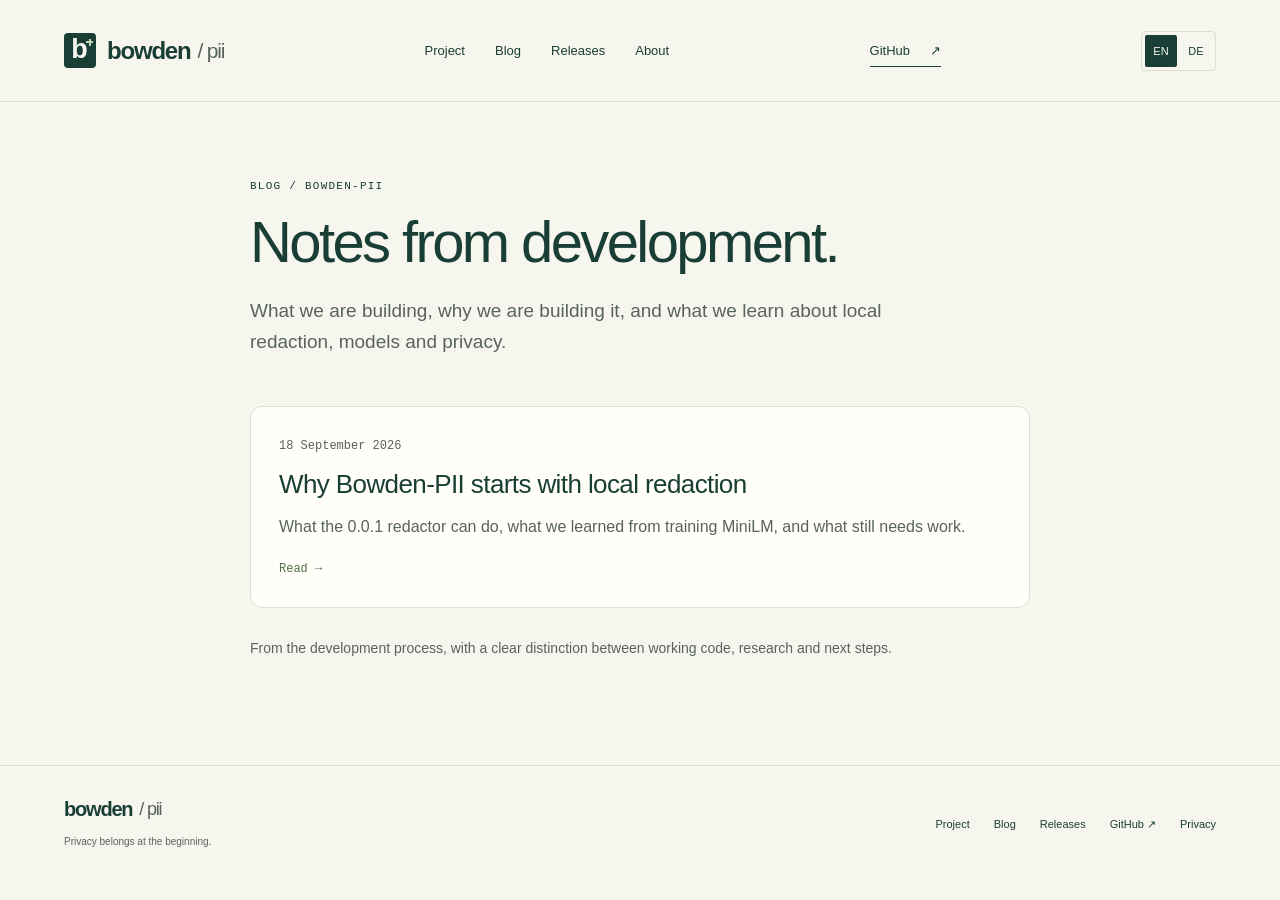
==== commit fcaf1220: "Apply Unslop editing to English and German launch post" ====
--- a/website/blog/index.html
+++ b/website/blog/index.html
@@ -79,10 +79,10 @@
       <div class="journal-posts">
         <a class="journal-card" href="./why-bowden-pii.html"
           ><time datetime="2026-09-18">18 September 2026</time>
-          <h2>Keep the context. Keep the identifiers local.</h2>
+          <h2>Why Bowden-PII starts with local redaction</h2>
           <p>
-            Why Bowden-PII exists, how local redaction works, and what ships in
-            version 0.0.1.
+            What the 0.0.1 redactor can do, what we learned from training
+            MiniLM, and what still needs work.
           </p>
           <span class="journal-more"
             >Read <span aria-hidden="true">→</span></span
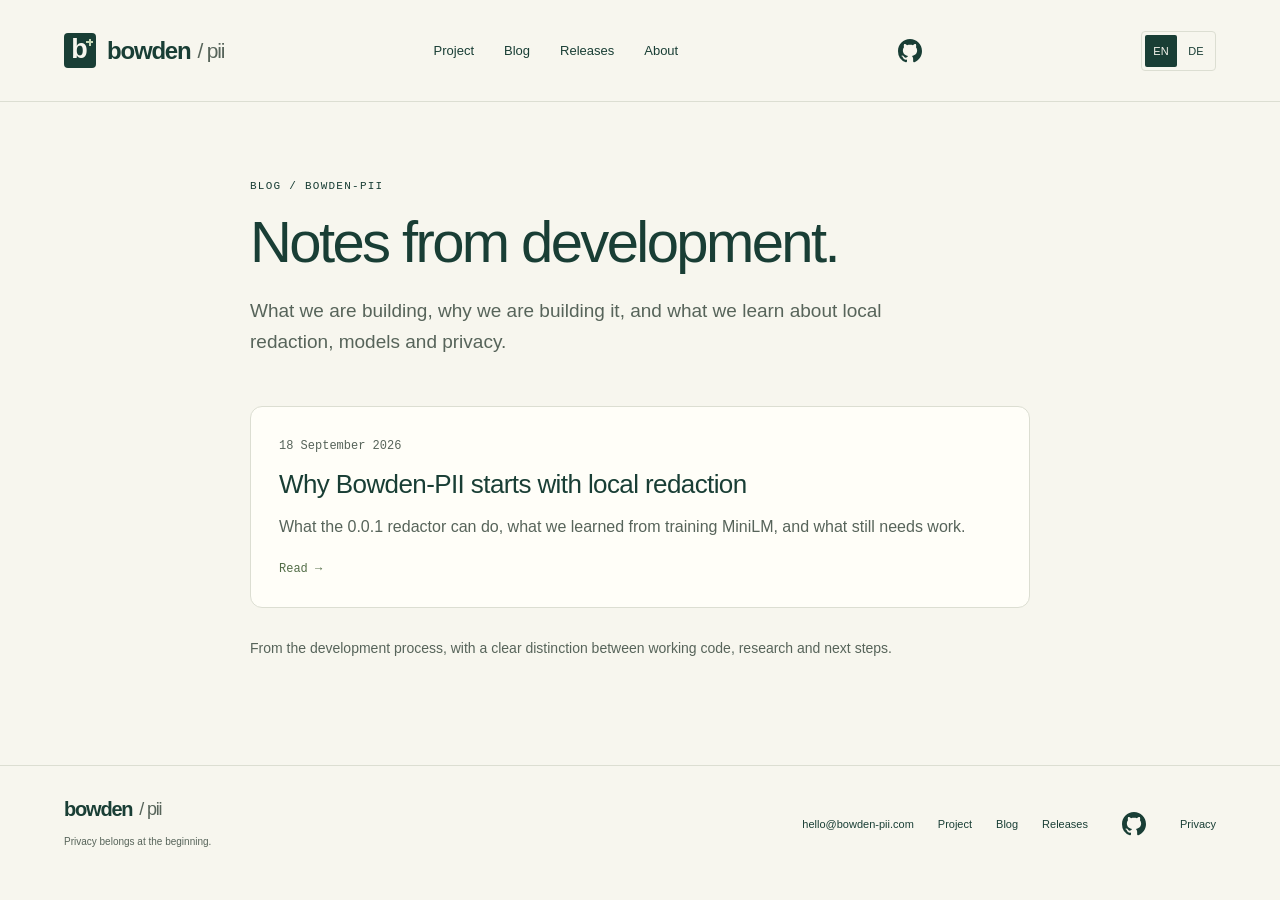
==== commit cd73fa0f: "Add visual roadmap, GitHub marks and contact links" ====
--- a/website/blog/index.html
+++ b/website/blog/index.html
@@ -42,10 +42,23 @@
         ><a href="../index.html#about">About</a>
       </nav>
       <a
-        class="header-cta"
+        class="header-cta github-link"
         href="https://github.com/48Nauts-Operator/bowden-pii"
-        >GitHub <span aria-hidden="true">↗</span></a
-      >
+        aria-label="Bowden-PII on GitHub"
+        title="Bowden-PII on GitHub"
+        ><svg
+          xmlns="http://www.w3.org/2000/svg"
+          class="github-logo"
+          width="24"
+          height="24"
+          aria-hidden="true"
+          focusable="false"
+          viewBox="0 0 16 16"
+        >
+          <path
+            d="M6.766 11.328c-2.063-.25-3.516-1.734-3.516-3.656 0-.781.281-1.625.75-2.188-.203-.515-.172-1.609.063-2.062.625-.078 1.468.25 1.968.703.594-.187 1.219-.281 1.985-.281.765 0 1.39.094 1.953.265.484-.437 1.344-.765 1.969-.687.218.422.25 1.515.046 2.047.5.593.766 1.39.766 2.203 0 1.922-1.453 3.375-3.547 3.64.531.344.89 1.094.89 1.954v1.625c0 .468.391.734.86.547C13.781 14.359 16 11.53 16 8.03 16 3.61 12.406 0 7.984 0 3.563 0 0 3.61 0 8.031a7.88 7.88 0 0 0 5.172 7.422c.422.156.828-.125.828-.547v-1.25c-.219.094-.5.156-.75.156-1.031 0-1.64-.562-2.078-1.609-.172-.422-.36-.672-.719-.719-.187-.015-.25-.093-.25-.187 0-.188.313-.328.625-.328.453 0 .844.281 1.25.86.313.452.64.655 1.031.655s.641-.14 1-.5c.266-.265.47-.5.657-.656"
+          /></svg
+      ></a>
       <div class="language-switch" role="group" aria-label="Language">
         <a
           href="index.html"
@@ -67,7 +80,24 @@
       <a href="../project.html">Project</a
       ><a href="index.html" aria-current="page">Blog</a
       ><a href="../releases/index.html">Releases</a
-      ><a href="https://github.com/48Nauts-Operator/bowden-pii">GitHub ↗</a>
+      ><a
+        href="https://github.com/48Nauts-Operator/bowden-pii"
+        class="github-link"
+        aria-label="Bowden-PII on GitHub"
+        title="Bowden-PII on GitHub"
+        ><svg
+          xmlns="http://www.w3.org/2000/svg"
+          class="github-logo"
+          width="24"
+          height="24"
+          aria-hidden="true"
+          focusable="false"
+          viewBox="0 0 16 16"
+        >
+          <path
+            d="M6.766 11.328c-2.063-.25-3.516-1.734-3.516-3.656 0-.781.281-1.625.75-2.188-.203-.515-.172-1.609.063-2.062.625-.078 1.468.25 1.968.703.594-.187 1.219-.281 1.985-.281.765 0 1.39.094 1.953.265.484-.437 1.344-.765 1.969-.687.218.422.25 1.515.046 2.047.5.593.766 1.39.766 2.203 0 1.922-1.453 3.375-3.547 3.64.531.344.89 1.094.89 1.954v1.625c0 .468.391.734.86.547C13.781 14.359 16 11.53 16 8.03 16 3.61 12.406 0 7.984 0 3.563 0 0 3.61 0 8.031a7.88 7.88 0 0 0 5.172 7.422c.422.156.828-.125.828-.547v-1.25c-.219.094-.5.156-.75.156-1.031 0-1.64-.562-2.078-1.609-.172-.422-.36-.672-.719-.719-.187-.015-.25-.093-.25-.187 0-.188.313-.328.625-.328.453 0 .844.281 1.25.86.313.452.64.655 1.031.655s.641-.14 1-.5c.266-.265.47-.5.657-.656"
+          /></svg
+      ></a>
     </nav>
     <main id="main" class="journal-wrap">
       <p class="eyebrow">BLOG / BOWDEN-PII</p>
@@ -102,10 +132,31 @@
         <p>Privacy belongs at the beginning.</p>
       </div>
       <div class="footer-links">
+        <!--email_off--><a
+          class="contact-link"
+          href="mailto:hello@bowden-pii.com"
+          >hello@bowden-pii.com</a
+        ><!--/email_off-->
         <a href="../project.html">Project</a
         ><a href="index.html" aria-current="page">Blog</a
         ><a href="../releases/index.html">Releases</a
-        ><a href="https://github.com/48Nauts-Operator/bowden-pii">GitHub ↗</a
+        ><a
+          href="https://github.com/48Nauts-Operator/bowden-pii"
+          class="github-link"
+          aria-label="Bowden-PII on GitHub"
+          title="Bowden-PII on GitHub"
+          ><svg
+            xmlns="http://www.w3.org/2000/svg"
+            class="github-logo"
+            width="24"
+            height="24"
+            aria-hidden="true"
+            focusable="false"
+            viewBox="0 0 16 16"
+          >
+            <path
+              d="M6.766 11.328c-2.063-.25-3.516-1.734-3.516-3.656 0-.781.281-1.625.75-2.188-.203-.515-.172-1.609.063-2.062.625-.078 1.468.25 1.968.703.594-.187 1.219-.281 1.985-.281.765 0 1.39.094 1.953.265.484-.437 1.344-.765 1.969-.687.218.422.25 1.515.046 2.047.5.593.766 1.39.766 2.203 0 1.922-1.453 3.375-3.547 3.64.531.344.89 1.094.89 1.954v1.625c0 .468.391.734.86.547C13.781 14.359 16 11.53 16 8.03 16 3.61 12.406 0 7.984 0 3.563 0 0 3.61 0 8.031a7.88 7.88 0 0 0 5.172 7.422c.422.156.828-.125.828-.547v-1.25c-.219.094-.5.156-.75.156-1.031 0-1.64-.562-2.078-1.609-.172-.422-.36-.672-.719-.719-.187-.015-.25-.093-.25-.187 0-.188.313-.328.625-.328.453 0 .844.281 1.25.86.313.452.64.655 1.031.655s.641-.14 1-.5c.266-.265.47-.5.657-.656"
+            /></svg></a
         ><a href="../project.html#privacy">Privacy</a>
       </div>
     </footer>
--- a/website/styles.css
+++ b/website/styles.css
@@ -2452,3 +2452,311 @@
     transition: none;
   }
 }
+
+/* GitHub navigation links use the official Primer mark and an accessible name. */
+.github-link {
+  display: inline-flex;
+  align-items: center;
+  justify-content: center;
+  flex-shrink: 0;
+  min-width: 44px;
+  min-height: 44px;
+  padding: 0;
+  border: 0;
+  border-radius: 50%;
+  color: var(--ink);
+}
+.github-link:hover {
+  color: var(--orange);
+}
+.github-logo {
+  display: block;
+  width: 24px;
+  height: 24px;
+  fill: currentColor;
+}
+.mobile-site-nav {
+  align-items: center;
+}
+.footer-links {
+  align-items: center;
+  flex-wrap: wrap;
+}
+@media (max-width: 800px) {
+  .site-header nav {
+    display: none;
+  }
+  .mobile-site-nav {
+    display: flex;
+    flex-wrap: wrap;
+    justify-content: center;
+    gap: 12px 22px;
+    padding: 15px 20px;
+    border-bottom: 1px solid var(--line);
+    font-size: 12px;
+  }
+}
+
+/* Connected milestones distinguish shipped code, experiments and future work. */
+.roadmap-section {
+  display: block;
+  padding-block: 76px 90px;
+}
+.roadmap-heading {
+  display: grid;
+  grid-template-columns: 1.2fr 1fr;
+  gap: 60px;
+  align-items: end;
+}
+.roadmap-heading h2 {
+  margin-top: 22px;
+}
+.roadmap-overview {
+  max-width: 440px;
+}
+.roadmap-overview p {
+  color: var(--muted);
+  font-size: 15px;
+  line-height: 1.8;
+  margin-bottom: 22px;
+}
+.roadmap-track {
+  list-style: none;
+  display: grid;
+  grid-template-columns: repeat(4, minmax(0, 1fr));
+  gap: 18px;
+  margin: 48px 0 0;
+  padding: 0;
+}
+.roadmap-stage {
+  position: relative;
+  min-width: 0;
+  display: flex;
+  flex-direction: column;
+}
+.roadmap-stage:not(:last-child)::after {
+  content: "";
+  position: absolute;
+  left: 44px;
+  right: -18px;
+  top: 21px;
+  border-top: 1px dashed #a7b3a1;
+}
+.roadmap-available::after {
+  border-top: 2px solid #598268 !important;
+}
+.roadmap-node {
+  width: 44px;
+  height: 44px;
+  display: grid;
+  place-items: center;
+  border-radius: 50%;
+  border: 1px solid #a7b3a1;
+  background: var(--paper);
+  color: var(--muted);
+  margin-bottom: 22px;
+  position: relative;
+  z-index: 1;
+}
+.roadmap-node svg {
+  width: 23px;
+  height: 23px;
+}
+.roadmap-available .roadmap-node {
+  color: var(--paper);
+  background: var(--ink);
+  border-color: var(--ink);
+}
+.roadmap-experimental .roadmap-node {
+  color: #8b4c2a;
+  background: #f4e4d5;
+  border-color: #c38c67;
+  box-shadow:
+    0 0 0 5px var(--paper),
+    0 0 0 6px #ddc0a8;
+}
+.roadmap-card {
+  flex: 1;
+  display: flex;
+  flex-direction: column;
+  padding: 22px 20px 0;
+  border: 1px solid var(--line);
+  border-radius: 8px;
+  background: var(--white);
+}
+.roadmap-available .roadmap-card {
+  background: #eef2e7;
+  border-color: #c3d1ba;
+}
+.roadmap-experimental .roadmap-card {
+  border-top: 3px solid #bf8259;
+  padding-top: 20px;
+}
+.roadmap-card-meta {
+  display: flex;
+  justify-content: space-between;
+  align-items: center;
+  gap: 8px;
+  font: 10px/1.5 var(--mono);
+}
+.roadmap-step {
+  color: var(--muted);
+}
+.roadmap-status {
+  font-size: 8px;
+  letter-spacing: 0.04em;
+  color: var(--muted);
+}
+.roadmap-available .roadmap-status {
+  color: #35563b;
+}
+.roadmap-experimental .roadmap-status {
+  color: #8b4c2a;
+}
+.roadmap-card h3 {
+  font-size: 24px;
+  line-height: 1.2;
+  letter-spacing: -0.6px;
+  margin: 22px 0 14px;
+}
+.roadmap-card > p {
+  font-size: 13px;
+  line-height: 1.8;
+  color: var(--muted);
+  margin-bottom: 24px;
+}
+.roadmap-detail {
+  margin-top: auto;
+  border-top: 1px solid var(--line);
+}
+.roadmap-detail summary {
+  display: flex;
+  justify-content: space-between;
+  align-items: center;
+  gap: 12px;
+  list-style: none;
+  padding: 17px 0;
+  font-size: 11px;
+  line-height: 1.5;
+}
+.roadmap-detail summary::-webkit-details-marker {
+  display: none;
+}
+.roadmap-plus {
+  font: 20px/1 var(--mono);
+  transition: transform 0.15s;
+}
+.roadmap-detail[open] .roadmap-plus {
+  transform: rotate(45deg);
+}
+.roadmap-detail ul {
+  padding-left: 16px;
+  margin: 0 0 18px;
+  color: var(--muted);
+  font-size: 12px;
+  line-height: 1.8;
+}
+.roadmap-detail li {
+  margin: 8px 0;
+}
+.roadmap-detail a {
+  display: inline-block;
+  margin: 0 0 20px;
+  text-decoration: underline;
+  text-underline-offset: 4px;
+  font-size: 11px;
+  line-height: 1.6;
+}
+.roadmap-caption {
+  font: 10px/1.8 var(--mono);
+  color: var(--muted);
+  margin-top: 24px;
+}
+html:lang(de) .roadmap-card h3 {
+  font-size: 22px;
+  hyphens: auto;
+  overflow-wrap: break-word;
+}
+@media (max-width: 1000px) {
+  .roadmap-heading {
+    grid-template-columns: 1fr;
+    gap: 26px;
+  }
+  .roadmap-overview {
+    max-width: 620px;
+  }
+  .roadmap-track {
+    grid-template-columns: 1fr;
+    gap: 22px;
+    margin-top: 38px;
+  }
+  .roadmap-stage {
+    display: grid;
+    grid-template-columns: 44px minmax(0, 1fr);
+    gap: 24px;
+    align-items: start;
+  }
+  .roadmap-stage:not(:last-child)::after {
+    left: 21px;
+    right: auto;
+    top: 44px;
+    bottom: -22px;
+    border-top: 0;
+    border-left: 1px dashed #a7b3a1;
+  }
+  .roadmap-stage.roadmap-available::after {
+    border-top: 0 !important;
+    border-left: 2px solid #598268;
+  }
+  .roadmap-node {
+    margin-top: 0;
+    margin-bottom: 0;
+  }
+  .roadmap-card {
+    padding-top: 22px;
+  }
+  .roadmap-experimental .roadmap-card {
+    padding-top: 20px;
+  }
+  .roadmap-card h3 {
+    margin-top: 16px;
+  }
+}
+@media (max-width: 540px) {
+  .roadmap-section {
+    padding-block: 48px 60px;
+  }
+  .roadmap-stage {
+    grid-template-columns: 36px minmax(0, 1fr);
+    gap: 16px;
+  }
+  .roadmap-node {
+    width: 36px;
+    height: 36px;
+  }
+  .roadmap-node svg {
+    width: 20px;
+    height: 20px;
+  }
+  .roadmap-stage:not(:last-child)::after {
+    left: 17px;
+    top: 36px;
+  }
+  .roadmap-card {
+    padding-inline: 17px;
+  }
+  .roadmap-card h3 {
+    font-size: 23px;
+  }
+  .roadmap-overview p {
+    font-size: 14px;
+  }
+  .roadmap-caption {
+    margin-left: 52px;
+  }
+}
+@media (prefers-reduced-motion: reduce) {
+  .roadmap-plus {
+    transition: none;
+  }
+}
